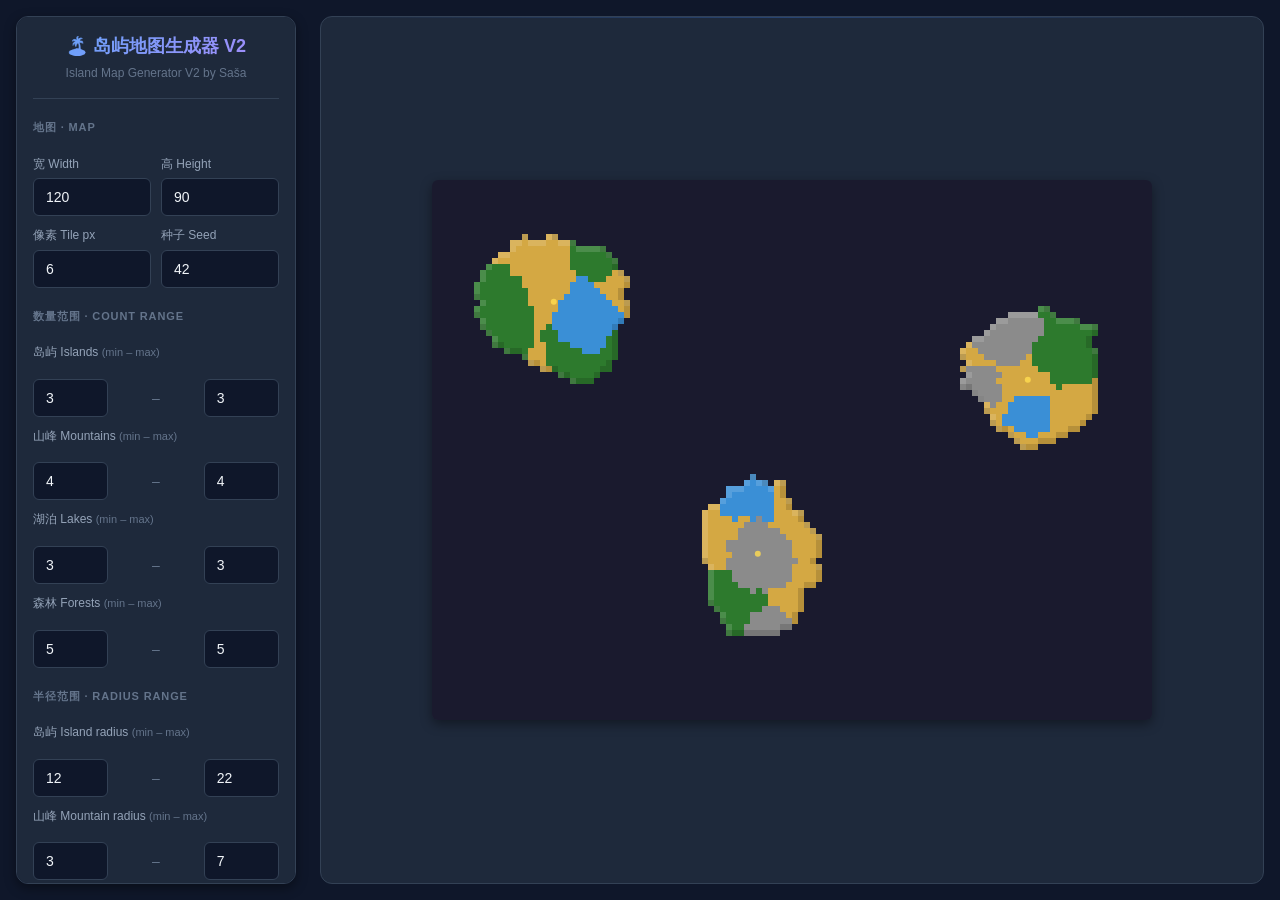
==== web-map-generator/v2/index.html @ 5bab6169 "init commit" ====
<!DOCTYPE html>
<html lang="zh-CN">
<head>
  <meta charset="UTF-8">
  <meta name="viewport" content="width=device-width, initial-scale=1.0">
  <title>岛屿地图生成器 | Island Map Generator</title>
  <link rel="stylesheet" href="style.css">
</head>
<body>
  <div class="wrap">
    <div class="panel">
      <!-- 标题区域 -->
      <div class="panel-header">
        <h1>🏝️ 岛屿地图生成器 V2</h1>
        <p>Island Map Generator V2 by Saša</p>
      </div>

      <!-- 地图设置 -->
      <div class="sec">地图 · Map</div>
      <div class="row2">
        <div>
          <label class="lbl">宽 Width</label>
          <input type="number" id="mw" value="120" min="60" max="240" />
        </div>
        <div>
          <label class="lbl">高 Height</label>
          <input type="number" id="mh" value="90" min="60" max="200" />
        </div>
      </div>
      <div class="row2">
        <div>
          <label class="lbl">像素 Tile px</label>
          <input type="number" id="tile" value="6" min="3" max="12" />
        </div>
        <div>
          <label class="lbl">种子 Seed</label>
          <input type="number" id="seed" value="42" />
        </div>
      </div>

      <!-- 数量范围 -->
      <div class="sec">数量范围 · Count Range</div>

      <label class="lbl">岛屿 Islands <span>(min – max)</span></label>
      <div class="range-row">
        <div><input type="number" id="ni0" value="3" min="1" max="8" /></div>
        <div class="range-sep">–</div>
        <div><input type="number" id="ni1" value="3" min="1" max="8" /></div>
      </div>

      <label class="lbl">山峰 Mountains <span>(min – max)</span></label>
      <div class="range-row">
        <div><input type="number" id="nm0" value="4" min="0" max="20" /></div>
        <div class="range-sep">–</div>
        <div><input type="number" id="nm1" value="4" min="0" max="20" /></div>
      </div>

      <label class="lbl">湖泊 Lakes <span>(min – max)</span></label>
      <div class="range-row">
        <div><input type="number" id="nx0" value="3" min="0" max="15" /></div>
        <div class="range-sep">–</div>
        <div><input type="number" id="nx1" value="3" min="0" max="15" /></div>
      </div>

      <label class="lbl">森林 Forests <span>(min – max)</span></label>
      <div class="range-row">
        <div><input type="number" id="ny0" value="5" min="0" max="20" /></div>
        <div class="range-sep">–</div>
        <div><input type="number" id="ny1" value="5" min="0" max="20" /></div>
      </div>

      <!-- 半径范围 -->
      <div class="sec">半径范围 · Radius Range</div>

      <label class="lbl">岛屿 Island radius <span>(min – max)</span></label>
      <div class="range-row">
        <div><input type="number" id="ri0" value="12" min="4" max="38" /></div>
        <div class="range-sep">–</div>
        <div><input type="number" id="ri1" value="22" min="4" max="40" /></div>
      </div>

      <label class="lbl">山峰 Mountain radius <span>(min – max)</span></label>
      <div class="range-row">
        <div><input type="number" id="rm0" value="3" min="2" max="14" /></div>
        <div class="range-sep">–</div>
        <div><input type="number" id="rm1" value="7" min="2" max="15" /></div>
      </div>

      <label class="lbl">湖泊 Lake radius <span>(min – max)</span></label>
      <div class="range-row">
        <div><input type="number" id="rx0" value="2" min="1" max="10" /></div>
        <div class="range-sep">–</div>
        <div><input type="number" id="rx1" value="6" min="1" max="12" /></div>
      </div>

      <label class="lbl">森林 Forest radius <span>(min – max)</span></label>
      <div class="range-row">
        <div><input type="number" id="ry0" value="4" min="2" max="13" /></div>
        <div class="range-sep">–</div>
        <div><input type="number" id="ry1" value="9" min="2" max="15" /></div>
      </div>

      <!-- 按钮组 -->
      <div class="btn-group">
        <button class="btn primary" id="generateBtn">
          <svg xmlns="http://www.w3.org/2000/svg" viewBox="0 0 24 24" fill="none" stroke="currentColor" stroke-width="2" stroke-linecap="round" stroke-linejoin="round">
            <polygon points="13 2 3 14 12 14 11 22 21 10 12 10 13 2"></polygon>
          </svg>
          生成地图 Generate
        </button>
        <button class="btn secondary" id="randomSeedBtn">
          <svg xmlns="http://www.w3.org/2000/svg" viewBox="0 0 24 24" fill="none" stroke="currentColor" stroke-width="2" stroke-linecap="round" stroke-linejoin="round">
            <path d="M21 2v6h-6"></path>
            <path d="M3 12a9 9 0 0 1 15-6.7L21 8"></path>
            <path d="M3 22v-6h6"></path>
            <path d="M21 12a9 9 0 0 1-15 6.7L3 16"></path>
          </svg>
          随机种子 Random seed
        </button>
      </div>

      <!-- 图例 -->
      <div class="legend">
        <div class="sec">图例 · Legend</div>
        <div class="legend-grid">
          <div class="leg-row">
            <div class="sw" style="background: #1a1a2e"></div>
            空域 Air / Vacuum
          </div>
          <div class="leg-row">
            <div class="sw" style="background: #d4a843"></div>
            岛屿 Island
          </div>
          <div class="leg-row">
            <div class="sw" style="background: #8b8b8b"></div>
            山峰 Mountain
          </div>
          <div class="leg-row">
            <div class="sw" style="background: #3a8fd6"></div>
            湖泊 Lake
          </div>
          <div class="leg-row">
            <div class="sw" style="background: #2d7a2d"></div>
            森林 Forest
          </div>
        </div>
      </div>

      <!-- 统计信息 -->
      <div class="stat" id="stats">✨ 调整参数后点击生成地图</div>
    </div>

    <div class="canvas-wrap">
      <canvas id="map"></canvas>
    </div>
  </div>

  <script src="index.js"></script>
</body>
</html>
---- web-map-generator/v2/style.css ----
/* ============================================
   Interactive Island Map Generator - Styles
   交互式岛屿地图生成器 - 样式表
   ============================================ */

:root {
  /* 主题色 */
  --color-primary: #3b82f6;
  --color-primary-hover: #2563eb;
  --color-primary-light: #3b82f620;

  /* 背景色 */
  --color-bg: #0f172a;
  --color-surface: #1e293b;
  --color-surface-hover: #334155;
  --color-input-bg: #0f172a;

  /* 文字色 */
  --color-text: #f1f5f9;
  --color-text-secondary: #94a3b8;
  --color-text-muted: #64748b;

  /* 边框色 */
  --color-border: #334155;
  --color-border-light: #1e293b;

  /* 圆角 */
  --radius-sm: 6px;
  --radius-md: 8px;
  --radius-lg: 12px;

  /* 阴影 */
  --shadow-sm: 0 1px 2px rgba(0, 0, 0, 0.3);
  --shadow-md: 0 4px 12px rgba(0, 0, 0, 0.4);
  --shadow-glow: 0 0 20px rgba(59, 130, 246, 0.15);
}

* {
  box-sizing: border-box;
  margin: 0;
  padding: 0;
}

body {
  background: var(--color-bg);
  color: var(--color-text);
  font-family: -apple-system, BlinkMacSystemFont, 'Segoe UI', Roboto, 'Helvetica Neue', Arial, sans-serif;
  height: 100dvh;
  line-height: 1.5;
  overflow: hidden;
}

.wrap {
  display: flex;
  gap: 24px;
  padding: 16px;
  height: 100%;
  max-width: 1400px;
  margin: 0 auto;
}

/* ========== 左侧面板 ========== */
.panel {
  width: 280px;
  flex-shrink: 0;
  display: flex;
  flex-direction: column;
  gap: 12px;
  background: var(--color-surface);
  padding: 16px;
  border-radius: var(--radius-lg);
  border: 1px solid var(--color-border);
  box-shadow: var(--shadow-md);
  overflow-y: auto;
  max-height: 100%;
}

/* 标题区域 */
.panel-header {
  text-align: center;
  padding-bottom: 16px;
  border-bottom: 1px solid var(--color-border);
}

.panel-header h1 {
  font-size: 18px;
  font-weight: 600;
  background: linear-gradient(135deg, #60a5fa, #a78bfa);
  -webkit-background-clip: text;
  -webkit-text-fill-color: transparent;
  background-clip: text;
  margin-bottom: 4px;
}

.panel-header p {
  font-size: 12px;
  color: var(--color-text-muted);
}

/* 分区标题 */
.sec {
  font-size: 11px;
  font-weight: 600;
  color: var(--color-text-muted);
  letter-spacing: 0.08em;
  text-transform: uppercase;
  margin-top: 8px;
  padding-bottom: 8px;
  border-bottom: 1px solid var(--color-border-light);
}

.sec:first-of-type {
  margin-top: 0;
}

/* 输入行布局 */
.row2 {
  display: flex;
  gap: 10px;
}

.row2 > div {
  flex: 1;
  min-width: 0;
}

/* 标签样式 */
.lbl {
  font-size: 12px;
  color: var(--color-text-secondary);
  display: block;
  margin-bottom: 6px;
  line-height: 1.3;
  font-weight: 500;
}

.lbl span {
  color: var(--color-text-muted);
  font-size: 11px;
  font-weight: 400;
}

/* 数字输入框 */
input[type="number"] {
  width: 100%;
  padding: 10px 12px;
  font-size: 14px;
  font-weight: 500;
  border: 1px solid var(--color-border);
  border-radius: var(--radius-sm);
  background: var(--color-input-bg);
  color: var(--color-text);
  transition: all 0.15s ease;
  -moz-appearance: textfield;
}

input[type="number"]::-webkit-outer-spin-button,
input[type="number"]::-webkit-inner-spin-button {
  -webkit-appearance: none;
  margin: 0;
}

input[type="number"]:focus {
  outline: none;
  border-color: var(--color-primary);
  box-shadow: 0 0 0 3px var(--color-primary-light);
}

input[type="number"]:hover:not(:focus) {
  border-color: var(--color-text-muted);
}

/* 范围输入行 */
.range-row {
  display: flex;
  gap: 10px;
  align-items: center;
}

.range-row > div {
  flex: 1;
  min-width: 0;
}

.range-sep {
  font-size: 14px;
  color: var(--color-text-muted);
  flex-shrink: 0;
  line-height: 1;
  text-align: center;
}

/* ========== 按钮样式 ========== */
.btn-group {
  display: flex;
  flex-direction: column;
  gap: 8px;
  margin-top: 8px;
}

.btn {
  width: 100%;
  padding: 12px 16px;
  font-size: 14px;
  font-weight: 600;
  border: none;
  border-radius: var(--radius-sm);
  cursor: pointer;
  transition: all 0.15s ease;
  display: flex;
  align-items: center;
  justify-content: center;
  gap: 8px;
}

.btn svg {
  width: 16px;
  height: 16px;
}

.btn.primary {
  background: linear-gradient(135deg, var(--color-primary), var(--color-primary-hover));
  color: white;
  box-shadow: var(--shadow-sm), var(--shadow-glow);
}

.btn.primary:hover {
  transform: translateY(-1px);
  box-shadow: var(--shadow-md), 0 0 25px rgba(59, 130, 246, 0.25);
}

.btn.primary:active {
  transform: translateY(0);
}

.btn.secondary {
  background: var(--color-surface-hover);
  color: var(--color-text-secondary);
  border: 1px solid var(--color-border);
}

.btn.secondary:hover {
  background: var(--color-border);
  color: var(--color-text);
}

/* ========== 图例 ========== */
.legend {
  background: var(--color-bg);
  padding: 12px;
  border-radius: var(--radius-sm);
  margin-top: 4px;
}

.legend .sec {
  margin-top: 0;
  padding-bottom: 8px;
  border-bottom: 1px solid var(--color-border-light);
}

.legend-grid {
  display: grid;
  grid-template-columns: 1fr 1fr;
  gap: 8px;
  margin-top: 8px;
}

.leg-row {
  display: flex;
  align-items: center;
  gap: 8px;
  font-size: 12px;
  color: var(--color-text-secondary);
}

.sw {
  width: 14px;
  height: 14px;
  border-radius: 3px;
  flex-shrink: 0;
  box-shadow: inset 0 0 0 1px rgba(255,255,255,0.1);
}

/* 统计信息 */
.stat {
  font-size: 11px;
  color: var(--color-text-muted);
  text-align: center;
  padding: 8px;
  background: var(--color-bg);
  border-radius: var(--radius-sm);
  line-height: 1.6;
}

.stat span {
  color: var(--color-primary);
  font-weight: 600;
}

/* ========== 画布区域 ========== */
.canvas-wrap {
  flex: 1;
  display: flex;
  align-items: center;
  justify-content: center;
  background: var(--color-surface);
  border-radius: var(--radius-lg);
  border: 1px solid var(--color-border);
  padding: 24px;
  position: relative;
  overflow: hidden;
  min-width: 0;
}

.canvas-wrap::before {
  content: '';
  position: absolute;
  top: 0;
  left: 0;
  right: 0;
  height: 1px;
  background: linear-gradient(90deg, transparent, rgba(59, 130, 246, 0.3), transparent);
}

canvas {
  border-radius: var(--radius-sm);
  box-shadow: var(--shadow-md);
  image-rendering: pixelated;
  max-width: 100%;
  max-height: 100%;
  width: auto;
  height: auto;
}

/* ========== 响应式 ========== */
@media (max-width: 768px) {
  .wrap {
    flex-direction: column;
    padding: 16px;
  }

  .panel {
    width: 100%;
    position: static;
  }

  .canvas-wrap {
    min-height: 400px;
  }
}

/* ========== 动画 ========== */
@keyframes fadeIn {
  from {
    opacity: 0;
    transform: translateY(10px);
  }
  to {
    opacity: 1;
    transform: translateY(0);
  }
}

.panel {
  animation: fadeIn 0.3s ease;
}

.canvas-wrap {
  animation: fadeIn 0.4s ease 0.1s both;
}
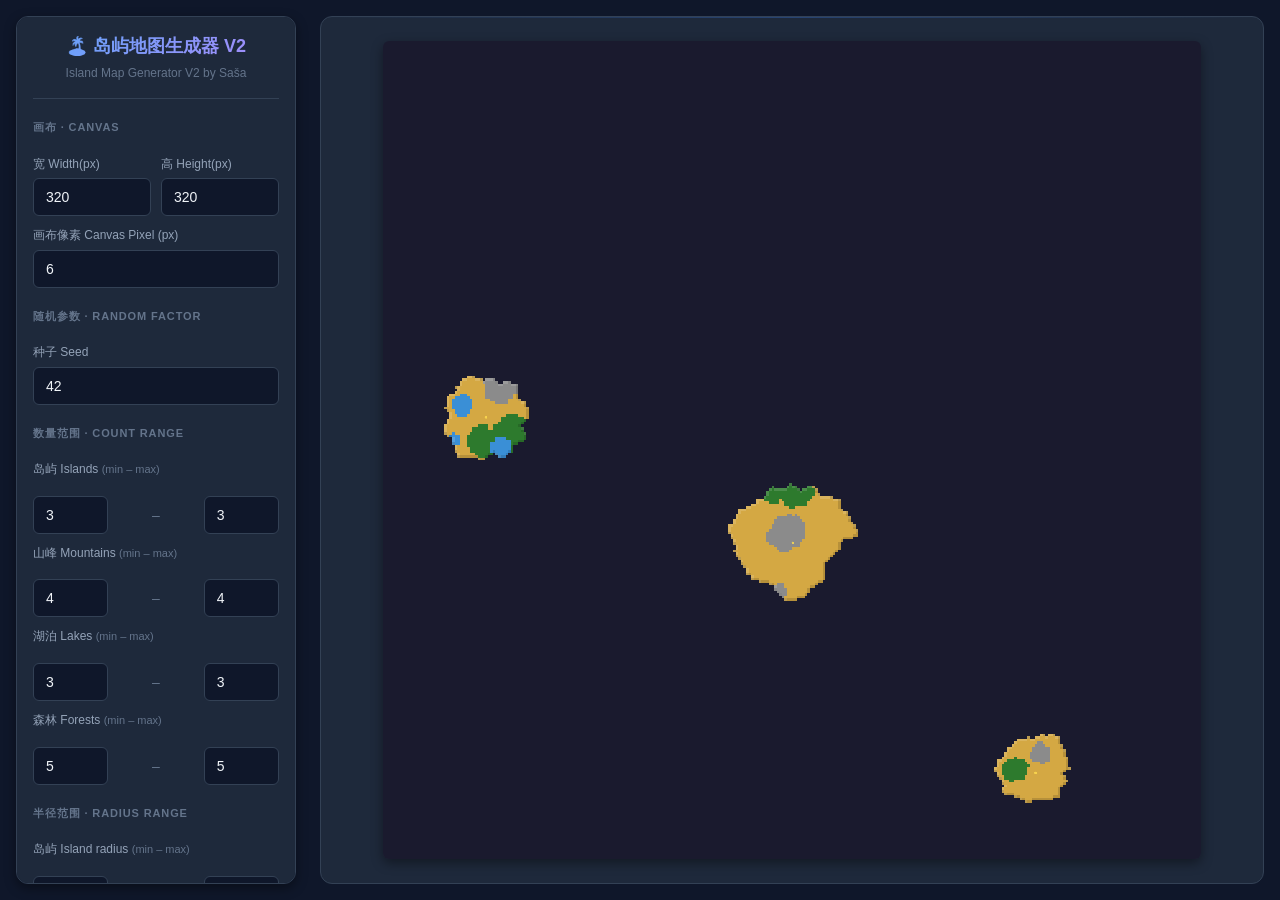
==== commit a5ef2908: "feat(wmg-v2): reorganize UI layout with improved grouping - Rename '地图 · Map' to '画布 · Canvas' - Cha" ====
--- a/web-map-generator/v2/index.html
+++ b/web-map-generator/v2/index.html
@@ -1,160 +1,186 @@
-<!DOCTYPE html>
+<!doctype html>
 <html lang="zh-CN">
-<head>
-  <meta charset="UTF-8">
-  <meta name="viewport" content="width=device-width, initial-scale=1.0">
-  <title>岛屿地图生成器 | Island Map Generator</title>
-  <link rel="stylesheet" href="style.css">
-</head>
-<body>
-  <div class="wrap">
-    <div class="panel">
-      <!-- 标题区域 -->
-      <div class="panel-header">
-        <h1>🏝️ 岛屿地图生成器 V2</h1>
-        <p>Island Map Generator V2 by Saša</p>
+  <head>
+    <meta charset="UTF-8" />
+    <meta name="viewport" content="width=device-width, initial-scale=1.0" />
+    <title>岛屿地图生成器 | Island Map Generator</title>
+    <link rel="stylesheet" href="style.css" />
+  </head>
+  <body>
+    <div class="wrap">
+      <div class="panel">
+        <!-- 标题区域 -->
+        <div class="panel-header">
+          <h1>🏝️ 岛屿地图生成器 V2</h1>
+          <p>Island Map Generator V2 by Saša</p>
+        </div>
+
+        <!-- 地图设置 -->
+        <div class="sec">画布 · Canvas</div>
+        <div class="row2">
+          <div>
+            <label class="lbl">宽 Width(px)</label>
+            <input type="number" id="mw" value="320" min="60" max="240" />
+          </div>
+          <div>
+            <label class="lbl">高 Height(px)</label>
+            <input type="number" id="mh" value="320" min="60" max="200" />
+          </div>
+        </div>
+        <div class="row2">
+          <div>
+            <label class="lbl">画布像素 Canvas Pixel (px)</label>
+            <input type="number" id="tile" value="6" min="3" max="12" />
+          </div>
+        </div>
+
+        <div class="sec">随机参数 · Random Factor </div>
+        <div class="row1">
+          <div>
+            <label class="lbl">种子 Seed</label>
+            <input type="number" id="seed" value="42" />
+          </div>
+        </div>
+
+        <!-- 数量范围 -->
+        <div class="sec">数量范围 · Count Range</div>
+
+        <label class="lbl">岛屿 Islands <span>(min – max)</span></label>
+        <div class="range-row">
+          <div><input type="number" id="ni0" value="3" min="1" max="8" /></div>
+          <div class="range-sep">–</div>
+          <div><input type="number" id="ni1" value="3" min="1" max="8" /></div>
+        </div>
+
+        <label class="lbl">山峰 Mountains <span>(min – max)</span></label>
+        <div class="range-row">
+          <div><input type="number" id="nm0" value="4" min="0" max="20" /></div>
+          <div class="range-sep">–</div>
+          <div><input type="number" id="nm1" value="4" min="0" max="20" /></div>
+        </div>
+
+        <label class="lbl">湖泊 Lakes <span>(min – max)</span></label>
+        <div class="range-row">
+          <div><input type="number" id="nx0" value="3" min="0" max="15" /></div>
+          <div class="range-sep">–</div>
+          <div><input type="number" id="nx1" value="3" min="0" max="15" /></div>
+        </div>
+
+        <label class="lbl">森林 Forests <span>(min – max)</span></label>
+        <div class="range-row">
+          <div><input type="number" id="ny0" value="5" min="0" max="20" /></div>
+          <div class="range-sep">–</div>
+          <div><input type="number" id="ny1" value="5" min="0" max="20" /></div>
+        </div>
+
+        <!-- 半径范围 -->
+        <div class="sec">半径范围 · Radius Range</div>
+
+        <label class="lbl">岛屿 Island radius <span>(min – max)</span></label>
+        <div class="range-row">
+          <div>
+            <input type="number" id="ri0" value="12" min="4" max="38" />
+          </div>
+          <div class="range-sep">–</div>
+          <div>
+            <input type="number" id="ri1" value="22" min="4" max="40" />
+          </div>
+        </div>
+
+        <label class="lbl">山峰 Mountain radius <span>(min – max)</span></label>
+        <div class="range-row">
+          <div><input type="number" id="rm0" value="3" min="2" max="14" /></div>
+          <div class="range-sep">–</div>
+          <div><input type="number" id="rm1" value="7" min="2" max="15" /></div>
+        </div>
+
+        <label class="lbl">湖泊 Lake radius <span>(min – max)</span></label>
+        <div class="range-row">
+          <div><input type="number" id="rx0" value="2" min="1" max="10" /></div>
+          <div class="range-sep">–</div>
+          <div><input type="number" id="rx1" value="6" min="1" max="12" /></div>
+        </div>
+
+        <label class="lbl">森林 Forest radius <span>(min – max)</span></label>
+        <div class="range-row">
+          <div><input type="number" id="ry0" value="4" min="2" max="13" /></div>
+          <div class="range-sep">–</div>
+          <div><input type="number" id="ry1" value="9" min="2" max="15" /></div>
+        </div>
+
+        <!-- 按钮组 -->
+        <div class="btn-group">
+          <button class="btn primary" id="generateBtn">
+            <svg
+              xmlns="http://www.w3.org/2000/svg"
+              viewBox="0 0 24 24"
+              fill="none"
+              stroke="currentColor"
+              stroke-width="2"
+              stroke-linecap="round"
+              stroke-linejoin="round"
+            >
+              <polygon
+                points="13 2 3 14 12 14 11 22 21 10 12 10 13 2"
+              ></polygon>
+            </svg>
+            生成地图 Generate
+          </button>
+          <button class="btn secondary" id="randomSeedBtn">
+            <svg
+              xmlns="http://www.w3.org/2000/svg"
+              viewBox="0 0 24 24"
+              fill="none"
+              stroke="currentColor"
+              stroke-width="2"
+              stroke-linecap="round"
+              stroke-linejoin="round"
+            >
+              <path d="M21 2v6h-6"></path>
+              <path d="M3 12a9 9 0 0 1 15-6.7L21 8"></path>
+              <path d="M3 22v-6h6"></path>
+              <path d="M21 12a9 9 0 0 1-15 6.7L3 16"></path>
+            </svg>
+            随机种子 Random seed
+          </button>
+        </div>
+
+        <!-- 图例 -->
+        <div class="legend">
+          <div class="sec">图例 · Legend</div>
+          <div class="legend-grid">
+            <div class="leg-row">
+              <div class="sw" style="background: #1a1a2e"></div>
+              空域 Air / Vacuum
+            </div>
+            <div class="leg-row">
+              <div class="sw" style="background: #d4a843"></div>
+              岛屿 Island
+            </div>
+            <div class="leg-row">
+              <div class="sw" style="background: #8b8b8b"></div>
+              山峰 Mountain
+            </div>
+            <div class="leg-row">
+              <div class="sw" style="background: #3a8fd6"></div>
+              湖泊 Lake
+            </div>
+            <div class="leg-row">
+              <div class="sw" style="background: #2d7a2d"></div>
+              森林 Forest
+            </div>
+          </div>
+        </div>
+
+        <!-- 统计信息 -->
+        <div class="stat" id="stats">✨ 调整参数后点击生成地图</div>
       </div>
 
-      <!-- 地图设置 -->
-      <div class="sec">地图 · Map</div>
-      <div class="row2">
-        <div>
-          <label class="lbl">宽 Width</label>
-          <input type="number" id="mw" value="120" min="60" max="240" />
-        </div>
-        <div>
-          <label class="lbl">高 Height</label>
-          <input type="number" id="mh" value="90" min="60" max="200" />
-        </div>
+      <div class="canvas-wrap">
+        <canvas id="map"></canvas>
       </div>
-      <div class="row2">
-        <div>
-          <label class="lbl">像素 Tile px</label>
-          <input type="number" id="tile" value="6" min="3" max="12" />
-        </div>
-        <div>
-          <label class="lbl">种子 Seed</label>
-          <input type="number" id="seed" value="42" />
-        </div>
-      </div>
-
-      <!-- 数量范围 -->
-      <div class="sec">数量范围 · Count Range</div>
-
-      <label class="lbl">岛屿 Islands <span>(min – max)</span></label>
-      <div class="range-row">
-        <div><input type="number" id="ni0" value="3" min="1" max="8" /></div>
-        <div class="range-sep">–</div>
-        <div><input type="number" id="ni1" value="3" min="1" max="8" /></div>
-      </div>
-
-      <label class="lbl">山峰 Mountains <span>(min – max)</span></label>
-      <div class="range-row">
-        <div><input type="number" id="nm0" value="4" min="0" max="20" /></div>
-        <div class="range-sep">–</div>
-        <div><input type="number" id="nm1" value="4" min="0" max="20" /></div>
-      </div>
-
-      <label class="lbl">湖泊 Lakes <span>(min – max)</span></label>
-      <div class="range-row">
-        <div><input type="number" id="nx0" value="3" min="0" max="15" /></div>
-        <div class="range-sep">–</div>
-        <div><input type="number" id="nx1" value="3" min="0" max="15" /></div>
-      </div>
-
-      <label class="lbl">森林 Forests <span>(min – max)</span></label>
-      <div class="range-row">
-        <div><input type="number" id="ny0" value="5" min="0" max="20" /></div>
-        <div class="range-sep">–</div>
-        <div><input type="number" id="ny1" value="5" min="0" max="20" /></div>
-      </div>
-
-      <!-- 半径范围 -->
-      <div class="sec">半径范围 · Radius Range</div>
-
-      <label class="lbl">岛屿 Island radius <span>(min – max)</span></label>
-      <div class="range-row">
-        <div><input type="number" id="ri0" value="12" min="4" max="38" /></div>
-        <div class="range-sep">–</div>
-        <div><input type="number" id="ri1" value="22" min="4" max="40" /></div>
-      </div>
-
-      <label class="lbl">山峰 Mountain radius <span>(min – max)</span></label>
-      <div class="range-row">
-        <div><input type="number" id="rm0" value="3" min="2" max="14" /></div>
-        <div class="range-sep">–</div>
-        <div><input type="number" id="rm1" value="7" min="2" max="15" /></div>
-      </div>
-
-      <label class="lbl">湖泊 Lake radius <span>(min – max)</span></label>
-      <div class="range-row">
-        <div><input type="number" id="rx0" value="2" min="1" max="10" /></div>
-        <div class="range-sep">–</div>
-        <div><input type="number" id="rx1" value="6" min="1" max="12" /></div>
-      </div>
-
-      <label class="lbl">森林 Forest radius <span>(min – max)</span></label>
-      <div class="range-row">
-        <div><input type="number" id="ry0" value="4" min="2" max="13" /></div>
-        <div class="range-sep">–</div>
-        <div><input type="number" id="ry1" value="9" min="2" max="15" /></div>
-      </div>
-
-      <!-- 按钮组 -->
-      <div class="btn-group">
-        <button class="btn primary" id="generateBtn">
-          <svg xmlns="http://www.w3.org/2000/svg" viewBox="0 0 24 24" fill="none" stroke="currentColor" stroke-width="2" stroke-linecap="round" stroke-linejoin="round">
-            <polygon points="13 2 3 14 12 14 11 22 21 10 12 10 13 2"></polygon>
-          </svg>
-          生成地图 Generate
-        </button>
-        <button class="btn secondary" id="randomSeedBtn">
-          <svg xmlns="http://www.w3.org/2000/svg" viewBox="0 0 24 24" fill="none" stroke="currentColor" stroke-width="2" stroke-linecap="round" stroke-linejoin="round">
-            <path d="M21 2v6h-6"></path>
-            <path d="M3 12a9 9 0 0 1 15-6.7L21 8"></path>
-            <path d="M3 22v-6h6"></path>
-            <path d="M21 12a9 9 0 0 1-15 6.7L3 16"></path>
-          </svg>
-          随机种子 Random seed
-        </button>
-      </div>
-
-      <!-- 图例 -->
-      <div class="legend">
-        <div class="sec">图例 · Legend</div>
-        <div class="legend-grid">
-          <div class="leg-row">
-            <div class="sw" style="background: #1a1a2e"></div>
-            空域 Air / Vacuum
-          </div>
-          <div class="leg-row">
-            <div class="sw" style="background: #d4a843"></div>
-            岛屿 Island
-          </div>
-          <div class="leg-row">
-            <div class="sw" style="background: #8b8b8b"></div>
-            山峰 Mountain
-          </div>
-          <div class="leg-row">
-            <div class="sw" style="background: #3a8fd6"></div>
-            湖泊 Lake
-          </div>
-          <div class="leg-row">
-            <div class="sw" style="background: #2d7a2d"></div>
-            森林 Forest
-          </div>
-        </div>
-      </div>
-
-      <!-- 统计信息 -->
-      <div class="stat" id="stats">✨ 调整参数后点击生成地图</div>
     </div>
 
-    <div class="canvas-wrap">
-      <canvas id="map"></canvas>
-    </div>
-  </div>
-
-  <script src="index.js"></script>
-</body>
+    <script src="index.js"></script>
+  </body>
 </html>
